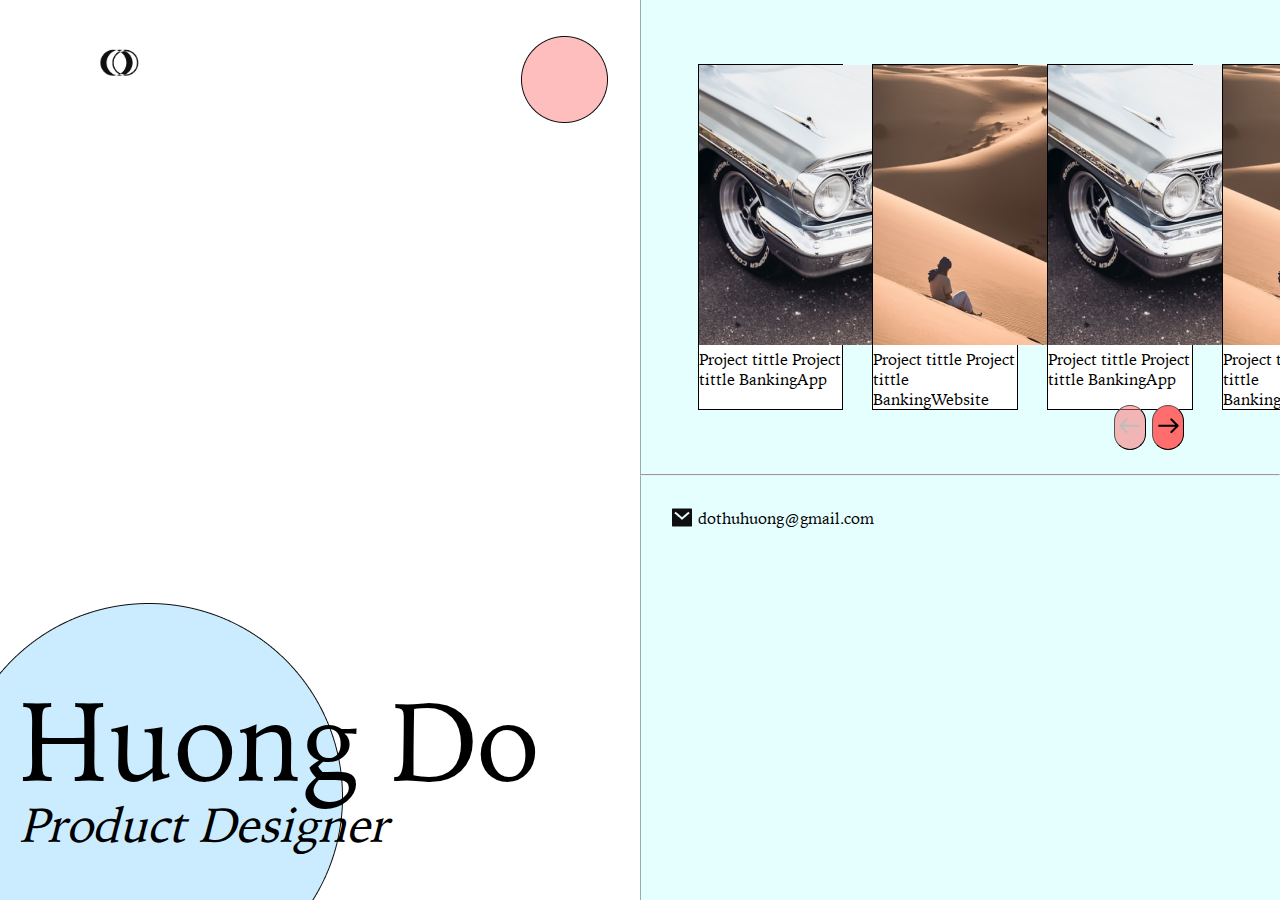
==== index.html @ 875ade8d "Add files via upload" ====
<!DOCTYPE html>
<html lang="en">
<head>
    <meta charset="UTF-8">  
    <meta http-equiv="X-UA-Compatible" content="IE=edge">
    <meta name="viewport" content="width=device-width, initial-scale=1.0">
    <title>Home</title>
    <link rel="stylesheet" href="Main_page.css">
</head>
<body>
    <!-- LEFT SIDE OF THE CODE -->
    <div class="left_side"> 
        <img class="logo" src="./img/logo.png" alt="logo">
        <img class="blue" src="./img/Ellipse 2.png" alt="Ellipse 2">
        <span class="name">Huong Do</span>
        <span class="job"><i>Product Designer</i></span>
        <img class="pink" src="./img/Ellipse 1.png" alt="Ellipse 1">
    </div>
    <hr class="middle_bar">
    <!-- RIGHT SIDE OF THE CODE -->
    <div class="right_side">
        <!-- SLIDE SCHOW HORIZONAL SCROLLER!!!! -->
        <div class="side_scroller">
            <div class="side_element">
                <img src="./img/image1.png" alt="image 1">
                <div class="text-location">
                    <span class="title">Project tittle Project tittle</span>
                    <span>Banking</span><span>App</span>
                </div>
            </div>
            <div class="side_element">
                <img src="./img/image2.png" alt="image 2">
                <div class="text-location">
                    <span class="title">Project tittle Project tittle</span>
                    <span>Banking</span><span>Website</span>
                </div>
            </div>
            <div class="side_element">
                <img src="./img/image1.png" alt="image 1">
                <div class="text-location">
                    <span class="title">Project tittle Project tittle</span>
                    <span>Banking</span><span>App</span>
                </div>
            </div>
            <div class="side_element">
                <img src="./img/image2.png" alt="image 2">
                <div class="text-location">
                    <span class="title">Project tittle Project tittle</span>
                    <span>Banking</span><span>Website</span>
                </div>
            </div>
            <div class="side_element">
                <img src="./img/image1.png" alt="image 1">
                <div class="text-location">
                    <span class="title">Project tittle Project tittle</span>
                    <span>Banking</span><span>App</span>
                </div>
            </div>
            <div class="side_element">
                <img src="./img/image2.png" alt="image 2">
                <div class="text-location">
                    <span class="title">Project tittle Project tittle</span>
                    <span>Banking</span><span>Website</span>
                </div>
            </div>
            <div class="side_element">
                <img src="./img/image1.png" alt="image 1">
                <div class="text-location">
                    <span class="title">Project tittle Project tittle</span>
                    <span>Banking</span><span>App</span>
                </div>
            </div>
            <div class="side_element">
                <img src="./img/image2.png" alt="image 2">
                <div class="text-location">
                    <span class="title">Project tittle Project tittle</span>
                    <span>Banking</span><span>Website</span>
                </div>
            </div>
        </div>

        <button id="left" onclick="scroll_left()">
            <img src="./img/left.png" alt="arrow">
        </button>
        <button id="right" onclick="scroll_right()">
            <img src="./img/right.png" alt="">
        </button>
        <hr class="right_bar">
        <div class="tag">
            <img class="icon" src="./img/email.png" alt="email icon">
            <a class="a" href="#">dothuhuong@gmail.com</a>
        </div>
    </div>
    <script src="Main_page.js"></script>
</body>
</html>
---- Main_page.css ----
@font-face {
    font-family: First_font;
    src: url(./font/bitstream_iowan_old_style_bt.ttf);
  }
*{
    font-family: First_font;
    margin: 0;
    padding: 0;
}

/* RIGHT SIDE OF THE CODE */
.left_side {
    position: absolute;
    left: 0;
    right: 50%;
    bottom: 0;
    top: 0;

    .logo{
        position: absolute;
        left: 15%;
        top: 5%;
        width: 7.5%;
        height: auto;
    }

    .job {
        font-size: 300%;
        position: absolute;
        bottom: 5%;
        left: 3%;
    }

    .name {
        font-size: 700%;
        position: absolute;
        bottom: 10%;
        left: 3%;
    }

    .blue{
        position: absolute;
        bottom:0;
    }
    
    .pink{
        position: absolute;
        right: 5%;
        top: 4%;
    }
}
/* END */
.middle_bar{
    height: 100vh;
    width:.01vw;
    border-width:0;
    background-color:rgb(165, 165, 165);
    position: absolute;
    left: 50%;
}
/* RIGHT SIDE OF THE CODE */
.right_side{
    background-color: rgba(0, 255, 255, 0.1);
    position: absolute;
    left: 50%;
    right: 0;
    bottom: 0;
    top: 0;

    .icon{
        float:left;
        margin-right: 1%;
    }

    #left{
        width: 5%;
        height:5%;
        border-width: 0.5px;
        border-radius: 25px;
        background-color: rgba(255, 109, 109, 0.507);
        position: absolute;
        top: 45%;
        right: 21%;
    }
    
    #right{
        width: 5%;
        height:5%;
        border-width: 0.5px;
        border-radius: 25px;
        background-color: rgb(255, 109, 109);
        position: absolute;
        top: 45%;
        right: 15%;
    }

    .side_scroller{
        padding: 10% 0%;
        padding-left: 9%;
        gap: var();
        display:grid;
        grid-auto-flow: column;
        grid-auto-columns: 25%;
        column-gap: 5%;
        overflow-x: auto;
    }

    .side_scroller::-webkit-scrollbar{
        -webkit-appearance: none;
    }

    .side_element{
        border-width: 1px;
        border-style: solid;
        border-color: black;
        background-color: white;
    }
    .text-location{
        position: inherit;
    }
    .tag{
        padding-top: 5%;
        padding-left: 5%;
    }
}

.right_side .slideshow{
    padding-bottom: 10%;
}
.right_side .tag>a{
    text-decoration: none;
    color:black
}
.right_side .tag>a:hover{
    text-decoration: underline;
}
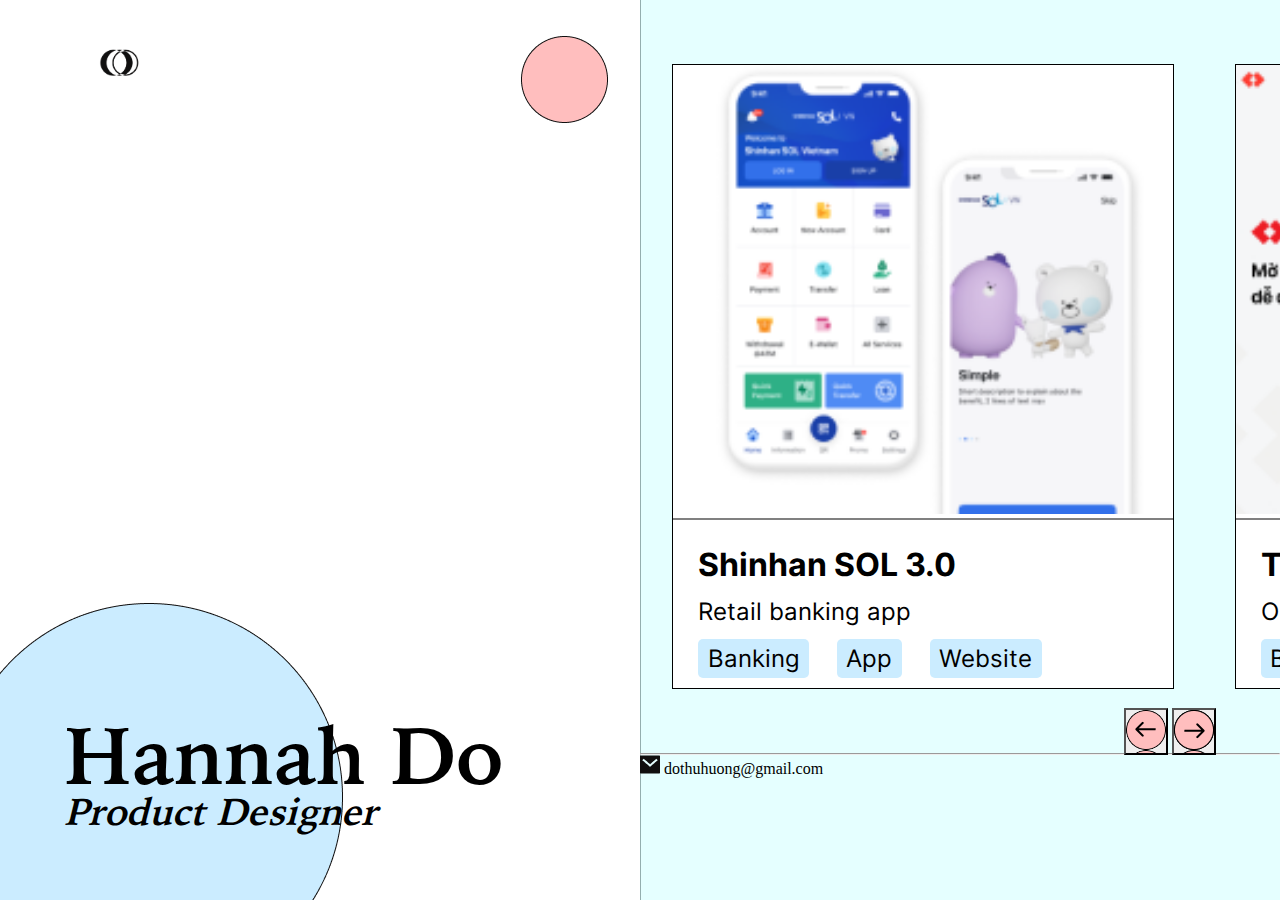
==== commit b8034faa: "base released" ====
--- a/index.html
+++ b/index.html
@@ -12,7 +12,7 @@
     <div class="left_side"> 
         <img class="logo" src="./img/logo.png" alt="logo">
         <img class="blue" src="./img/Ellipse 2.png" alt="Ellipse 2">
-        <span class="name">Huong Do</span>
+        <span class="name">Hannah Do</span>
         <span class="job"><i>Product Designer</i></span>
         <img class="pink" src="./img/Ellipse 1.png" alt="Ellipse 1">
     </div>
@@ -20,73 +20,50 @@
     <!-- RIGHT SIDE OF THE CODE -->
     <div class="right_side">
         <!-- SLIDE SCHOW HORIZONAL SCROLLER!!!! -->
-        <div class="side_scroller">
-            <div class="side_element">
-                <img src="./img/image1.png" alt="image 1">
-                <div class="text-location">
-                    <span class="title">Project tittle Project tittle</span>
-                    <span>Banking</span><span>App</span>
+        <div class="image_list">
+            <div class="image_item">
+                <img src="img/pic1.png" alt="pic1">
+                <hr>
+                <h1>Shinhan SOL 3.0</h1><br>
+                <p>Retail banking app</p><br>
+                <div class="genre">
+                    <span>Banking</span>
+                    <span>App</span>
+                    <span>Website</span>
                 </div>
             </div>
-            <div class="side_element">
-                <img src="./img/image2.png" alt="image 2">
-                <div class="text-location">
-                    <span class="title">Project tittle Project tittle</span>
-                    <span>Banking</span><span>Website</span>
+            <div class="image_item">
+                <img src="img/pic2.png" alt="pic2">
+                <hr>
+                <h1>TCB Origination</h1><br>
+                <p>Online onboarding for biz customer</p><br>
+                <div class="genre">
+                    <span>Banking</span>
+                    <span>Website</span>
                 </div>
             </div>
-            <div class="side_element">
-                <img src="./img/image1.png" alt="image 1">
-                <div class="text-location">
-                    <span class="title">Project tittle Project tittle</span>
-                    <span>Banking</span><span>App</span>
-                </div>
-            </div>
-            <div class="side_element">
-                <img src="./img/image2.png" alt="image 2">
-                <div class="text-location">
-                    <span class="title">Project tittle Project tittle</span>
-                    <span>Banking</span><span>Website</span>
-                </div>
-            </div>
-            <div class="side_element">
-                <img src="./img/image1.png" alt="image 1">
-                <div class="text-location">
-                    <span class="title">Project tittle Project tittle</span>
-                    <span>Banking</span><span>App</span>
-                </div>
-            </div>
-            <div class="side_element">
-                <img src="./img/image2.png" alt="image 2">
-                <div class="text-location">
-                    <span class="title">Project tittle Project tittle</span>
-                    <span>Banking</span><span>Website</span>
-                </div>
-            </div>
-            <div class="side_element">
-                <img src="./img/image1.png" alt="image 1">
-                <div class="text-location">
-                    <span class="title">Project tittle Project tittle</span>
-                    <span>Banking</span><span>App</span>
-                </div>
-            </div>
-            <div class="side_element">
-                <img src="./img/image2.png" alt="image 2">
-                <div class="text-location">
-                    <span class="title">Project tittle Project tittle</span>
-                    <span>Banking</span><span>Website</span>
+            <div class="image_item">
+                <img src="img/pic3.png" alt="pic3">
+                <hr>
+                <h1>BIC Business</h1><br>
+                <p>Corporate banking</p><br>
+                <div class="genre">
+                    <span>Banking</span>
+                    <span>App</span>
+                    <span>Website</span>
                 </div>
             </div>
         </div>
-
-        <button id="left" onclick="scroll_left()">
-            <img src="./img/left.png" alt="arrow">
-        </button>
-        <button id="right" onclick="scroll_right()">
-            <img src="./img/right.png" alt="">
-        </button>
+        <div class="controls">
+            <button>
+                <img src="img/left.png" alt="left">
+            </button>
+            <button>
+                <img src="img/right.png" alt="right">
+            </button>
+        </div>
         <hr class="right_bar">
-        <div class="tag">
+        <div class="link">
             <img class="icon" src="./img/email.png" alt="email icon">
             <a class="a" href="#">dothuhuong@gmail.com</a>
         </div>
--- a/Main_page.css
+++ b/Main_page.css
@@ -1,15 +1,19 @@
 @font-face {
-    font-family: First_font;
-    src: url(./font/bitstream_iowan_old_style_bt.ttf);
+    font-family: iowan_old;
+    src: url(font/2131-font.otf);
   }
+@font-face {
+    font-family: inter;
+    src: url(font/Inter-VariableFont_slnt\,wght.ttf);
+}
 *{
-    font-family: First_font;
     margin: 0;
     padding: 0;
 }
 
 /* RIGHT SIDE OF THE CODE */
 .left_side {
+    font-family: iowan_old;
     position: absolute;
     left: 0;
     right: 50%;
@@ -25,17 +29,17 @@
     }
 
     .job {
-        font-size: 300%;
+        font-size: 235%;
         position: absolute;
-        bottom: 5%;
-        left: 3%;
+        bottom: 7%;
+        left: 10%;
     }
 
     .name {
-        font-size: 700%;
+        font-size: 500%;
         position: absolute;
         bottom: 10%;
-        left: 3%;
+        left: 10%;
     }
 
     .blue{
@@ -67,70 +71,90 @@
     bottom: 0;
     top: 0;
 
-    .icon{
-        float:left;
-        margin-right: 1%;
+    .image_list{
+        overflow-x: auto;
+        display:grid;
+        gap: 10%;
+        grid-template-columns: repeat(4, 1fr);
+        padding: 10% 0 10% 5%;
+        -ms-overflow-style: none;
+        scrollbar-width: none;
+
+        .image_item{
+            background-color: white;
+            border-style: solid;
+            border-width: 0.5px;
+
+            h1{
+                font-family: inter;
+                font-size: 200%;
+                padding-top: 5%;
+                padding-left: 5%;
+                margin-bottom: -1%;
+            }
+
+            p{
+                font-family: inter;
+                padding-left: 5%;
+                font-size: 150%;
+                text-decoration: none;
+            }
+            .genre{
+                padding-left: 5%;
+                padding-bottom: 3%;
+
+                span{
+                    padding: 1% 2%;
+                    margin-right: 5%;
+                    border-radius: 5px;
+                    border-style: none;
+                    background-color: #CBECFF;
+                    font-family: inter;
+                    font-size: 150%; /* Adjust this value according to your needs */
+                }
+            }
+
+            hr{
+                border-style:solid;
+            }
+
+            img{
+                width: 500px;
+                height: auto;
+                object-fit: cover;
+            }
+        }
     }
-
-    #left{
-        width: 5%;
-        height:5%;
-        border-width: 0.5px;
-        border-radius: 25px;
-        background-color: rgba(255, 109, 109, 0.507);
+    .controls{
         position: absolute;
-        top: 45%;
-        right: 21%;
+        margin-top: -7%;
+        right: 10%;
+        
+        button:nth-child(1) {
+            background-image: url('img/left.png');
+        }
+        
+        button:nth-child(1):hover {
+            background-image: url('img/left_hover.png');
+        }
+        
+        button:nth-child(2) {
+            background-image: url('img/right.png');
+        }
+        
+        button:nth-child(2):hover {
+            background-image: url('img/right_hover.png');
+        }
+        
     }
-    
-    #right{
-        width: 5%;
-        height:5%;
-        border-width: 0.5px;
-        border-radius: 25px;
-        background-color: rgb(255, 109, 109);
-        position: absolute;
-        top: 45%;
-        right: 15%;
+    .image_list::-webkit-scrollbar {
+        display: none;
     }
-
-    .side_scroller{
-        padding: 10% 0%;
-        padding-left: 9%;
-        gap: var();
-        display:grid;
-        grid-auto-flow: column;
-        grid-auto-columns: 25%;
-        column-gap: 5%;
-        overflow-x: auto;
+    .link a{
+        text-decoration: none;
+        color:black;
     }
-
-    .side_scroller::-webkit-scrollbar{
-        -webkit-appearance: none;
+    .link a:hover{
+        text-decoration:dashed;
     }
-
-    .side_element{
-        border-width: 1px;
-        border-style: solid;
-        border-color: black;
-        background-color: white;
-    }
-    .text-location{
-        position: inherit;
-    }
-    .tag{
-        padding-top: 5%;
-        padding-left: 5%;
-    }
-}
-
-.right_side .slideshow{
-    padding-bottom: 10%;
-}
-.right_side .tag>a{
-    text-decoration: none;
-    color:black
-}
-.right_side .tag>a:hover{
-    text-decoration: underline;
 }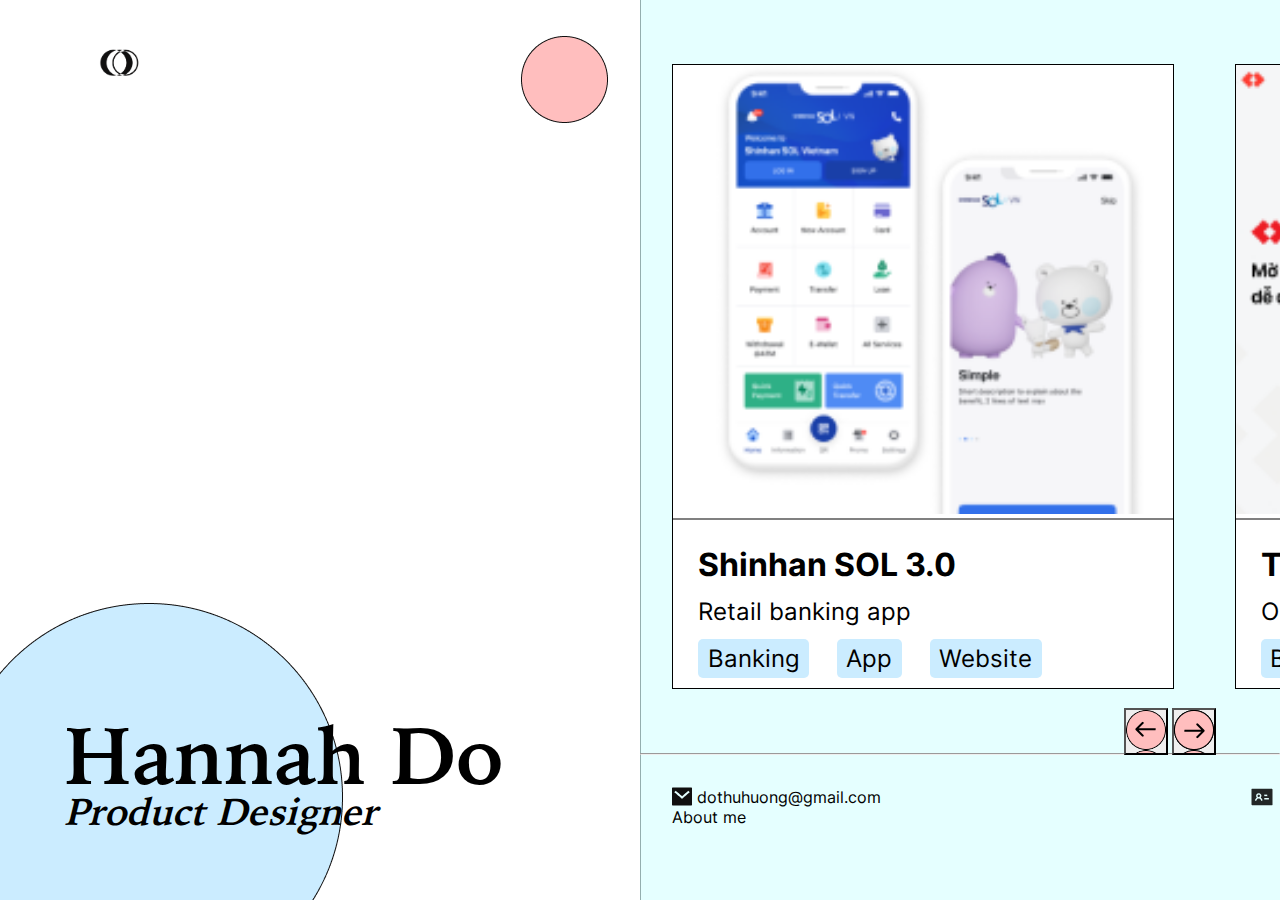
==== commit dc982366: "update 31/12/2023" ====
--- a/index.html
+++ b/index.html
@@ -63,9 +63,12 @@
             </button>
         </div>
         <hr class="right_bar">
-        <div class="link">
+        <div class="link_list">
             <img class="icon" src="./img/email.png" alt="email icon">
-            <a class="a" href="#">dothuhuong@gmail.com</a>
+            <a class="link" href="#">dothuhuong@gmail.com</a>
+            <span></span>
+            <img src="img/Vector.png" alt="icon">
+            <a class="link" href="#">About me</a>
         </div>
     </div>
     <script src="Main_page.js"></script>
--- a/Main_page.css
+++ b/Main_page.css
@@ -150,11 +150,24 @@
     .image_list::-webkit-scrollbar {
         display: none;
     }
-    .link a{
-        text-decoration: none;
-        color:black;
-    }
-    .link a:hover{
-        text-decoration:dashed;
+    .link_list{
+        font-family: inter;;
+        padding-top: 5%;
+        padding-left: 5%;
+        
+        img{
+            margin-bottom: -0.5%;
+        }
+        span{
+            padding: 0 30%;
+        }
+        a{
+            text-decoration: none;
+            color:black;
+        }
+        a:hover{
+            text-decoration:solid;
+            color: white;
+        }
     }
 }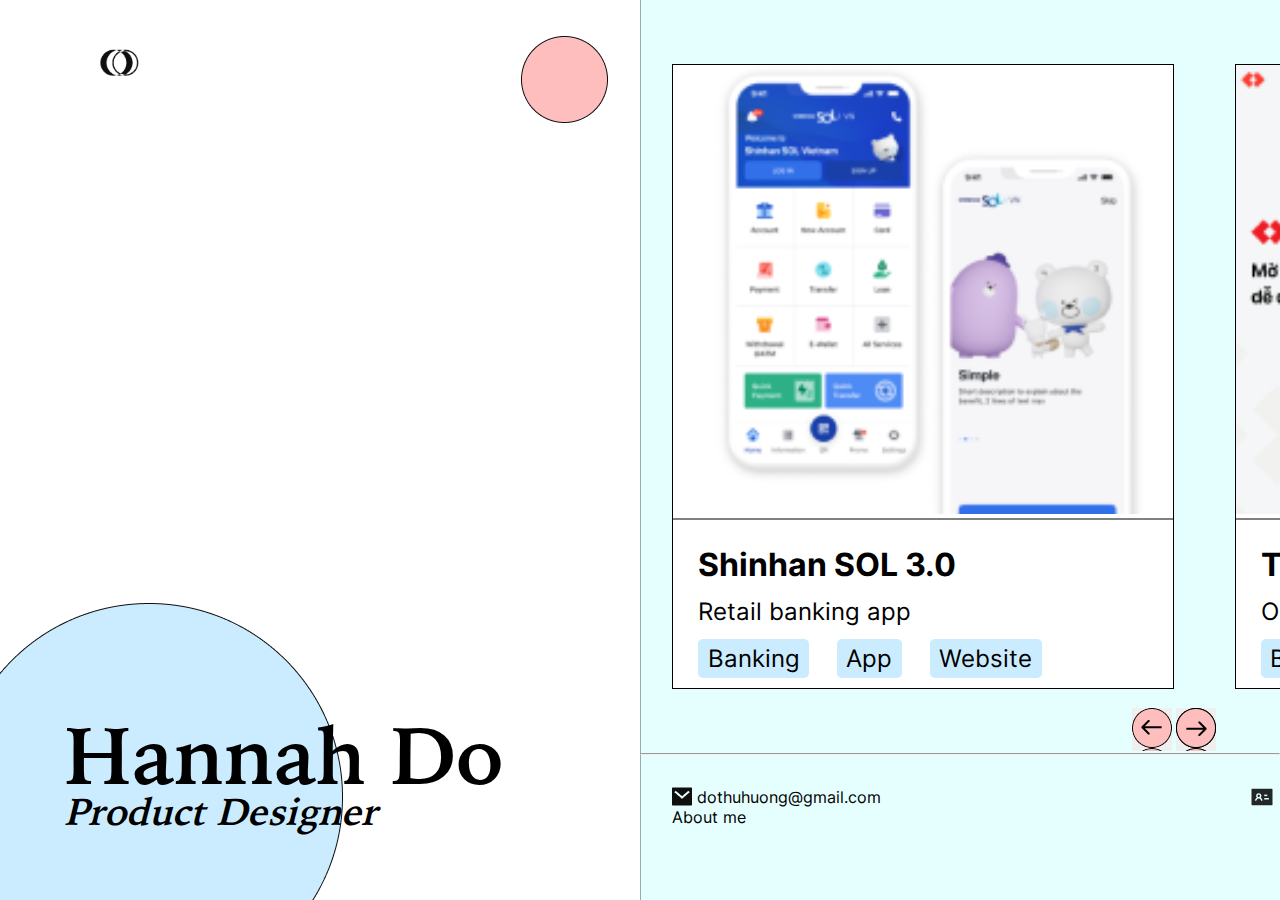
==== commit 9fdd6c95: "update 2024/1/1" ====
--- a/index.html
+++ b/index.html
@@ -24,7 +24,7 @@
             <div class="image_item">
                 <img src="img/pic1.png" alt="pic1">
                 <hr>
-                <h1>Shinhan SOL 3.0</h1><br>
+                <h1><a href="Shinhan_SOL_3.0.html">Shinhan SOL 3.0</a></h1><br>
                 <p>Retail banking app</p><br>
                 <div class="genre">
                     <span>Banking</span>
@@ -35,7 +35,7 @@
             <div class="image_item">
                 <img src="img/pic2.png" alt="pic2">
                 <hr>
-                <h1>TCB Origination</h1><br>
+                <h1><a href="#">TCB Origination</a></h1><br>
                 <p>Online onboarding for biz customer</p><br>
                 <div class="genre">
                     <span>Banking</span>
@@ -45,7 +45,7 @@
             <div class="image_item">
                 <img src="img/pic3.png" alt="pic3">
                 <hr>
-                <h1>BIC Business</h1><br>
+                <h1><a href="#">BIC Business</a></h1><br>
                 <p>Corporate banking</p><br>
                 <div class="genre">
                     <span>Banking</span>
--- a/Main_page.css
+++ b/Main_page.css
@@ -85,6 +85,15 @@
             border-style: solid;
             border-width: 0.5px;
 
+            a{
+                text-decoration: none;
+                color: black;
+            }
+
+            a>hover{
+                text-decoration: dashed;
+            }
+
             h1{
                 font-family: inter;
                 font-size: 200%;
@@ -130,6 +139,10 @@
         margin-top: -7%;
         right: 10%;
         
+        button{
+            border-style: none;
+        }
+
         button:nth-child(1) {
             background-image: url('img/left.png');
         }
@@ -145,8 +158,7 @@
         button:nth-child(2):hover {
             background-image: url('img/right_hover.png');
         }
-        
-    }
+    }    
     .image_list::-webkit-scrollbar {
         display: none;
     }
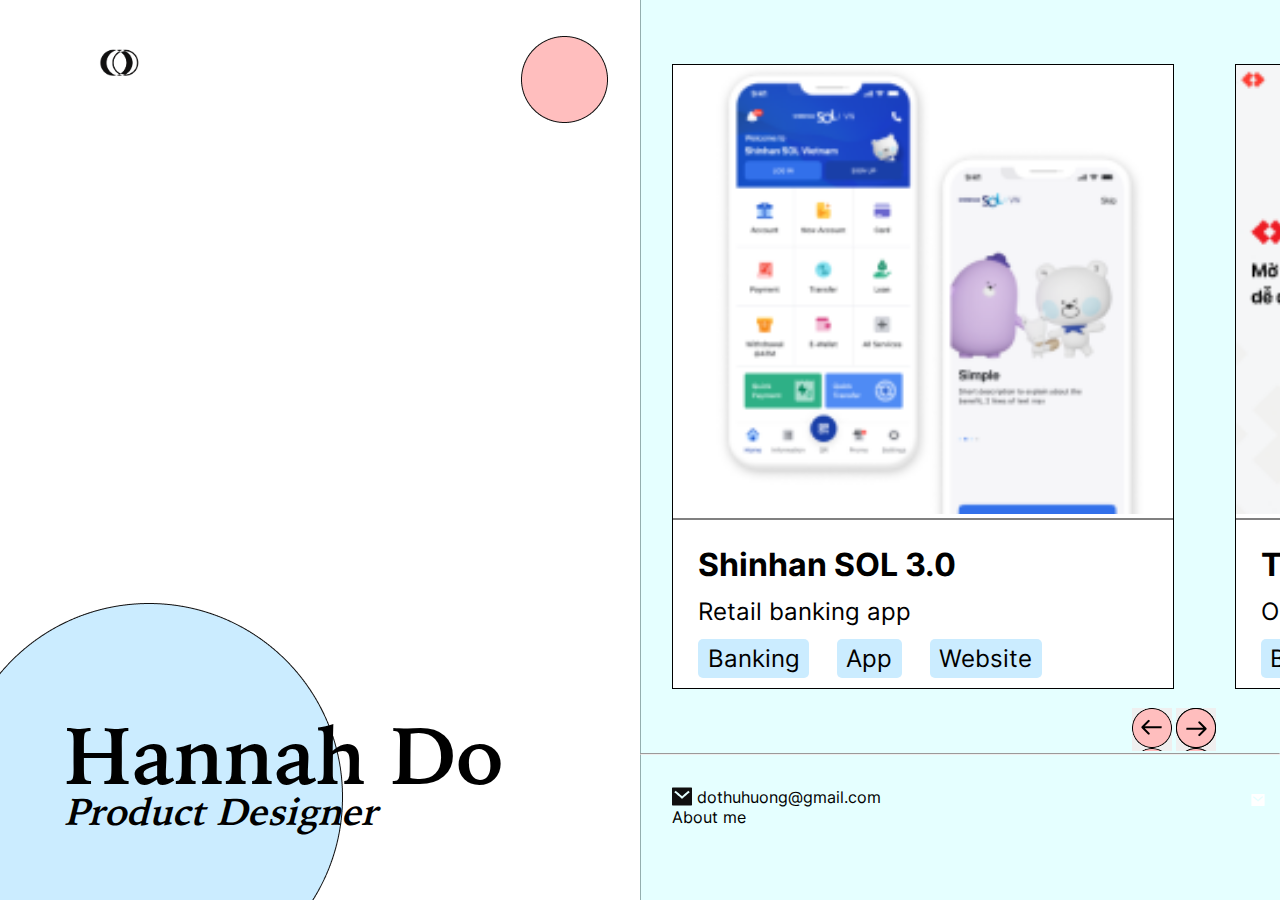
==== commit 6a8806d0: "Fourth page finished" ====
--- a/index.html
+++ b/index.html
@@ -35,7 +35,7 @@
             <div class="image_item">
                 <img src="img/pic2.png" alt="pic2">
                 <hr>
-                <h1><a href="#">TCB Origination</a></h1><br>
+                <h1><a href="TCB Origination.html">TCB Origination</a></h1><br>
                 <p>Online onboarding for biz customer</p><br>
                 <div class="genre">
                     <span>Banking</span>
@@ -45,7 +45,7 @@
             <div class="image_item">
                 <img src="img/pic3.png" alt="pic3">
                 <hr>
-                <h1><a href="#">BIC Business</a></h1><br>
+                <h1><a href="BIC Business.html">BIC Business</a></h1><br>
                 <p>Corporate banking</p><br>
                 <div class="genre">
                     <span>Banking</span>
@@ -71,6 +71,33 @@
             <a class="link" href="#">About me</a>
         </div>
     </div>
-    <script src="Main_page.js"></script>
+    <script>
+        const imageList = document.querySelector('.image_list');
+        const leftButton = document.querySelector('.controls button:nth-child(1)');
+        const rightButton = document.querySelector('.controls button:nth-child(2)');
+
+        let scrollSpeed = 15; // Adjust this value to change the scroll speed
+        let scrollInterval;
+
+        leftButton.addEventListener('mousedown', () => {
+            scrollInterval = setInterval(() => {
+                imageList.scrollLeft -= scrollSpeed;
+            }, 20);
+        });
+
+        leftButton.addEventListener('mouseup', () => {
+            clearInterval(scrollInterval);
+        });
+
+        rightButton.addEventListener('mousedown', () => {
+            scrollInterval = setInterval(() => {
+                imageList.scrollLeft += scrollSpeed;
+            }, 20);
+        });
+
+        rightButton.addEventListener('mouseup', () => {
+            clearInterval(scrollInterval);
+        });
+    </script>
 </body>
 </html>--- a/Main_page.css
+++ b/Main_page.css
@@ -10,7 +10,6 @@
     margin: 0;
     padding: 0;
 }
-
 /* RIGHT SIDE OF THE CODE */
 .left_side {
     font-family: iowan_old;
@@ -178,8 +177,7 @@
             color:black;
         }
         a:hover{
-            text-decoration:solid;
-            color: white;
+            text-decoration:underline;
         }
     }
 }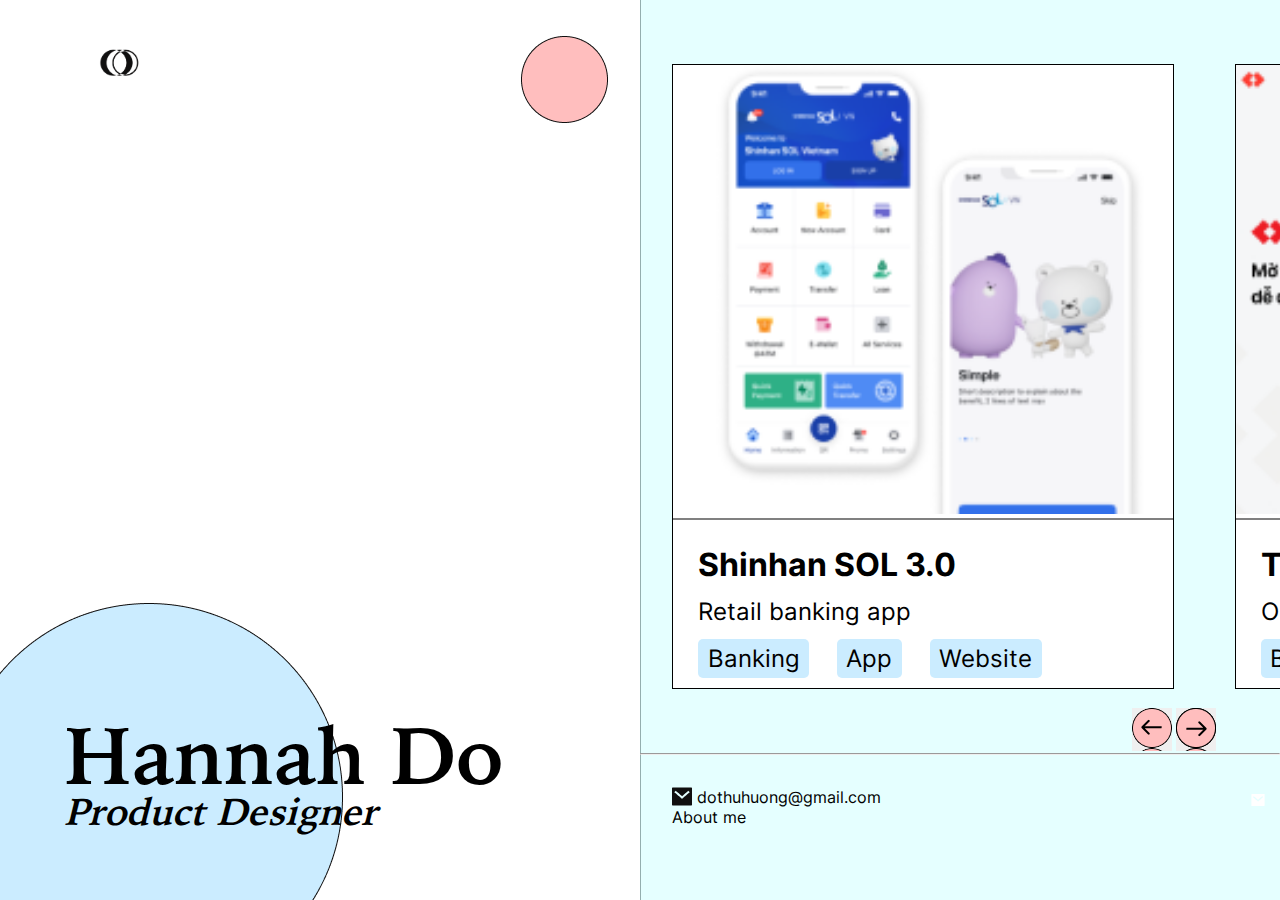
==== commit a74ca276: "FINAL TOUCHES" ====
--- a/index.html
+++ b/index.html
@@ -68,7 +68,7 @@
             <a class="link" href="#">dothuhuong@gmail.com</a>
             <span></span>
             <img src="img/Vector.png" alt="icon">
-            <a class="link" href="#">About me</a>
+            <a class="link" href="About_Me.html">About me</a>
         </div>
     </div>
     <script>
